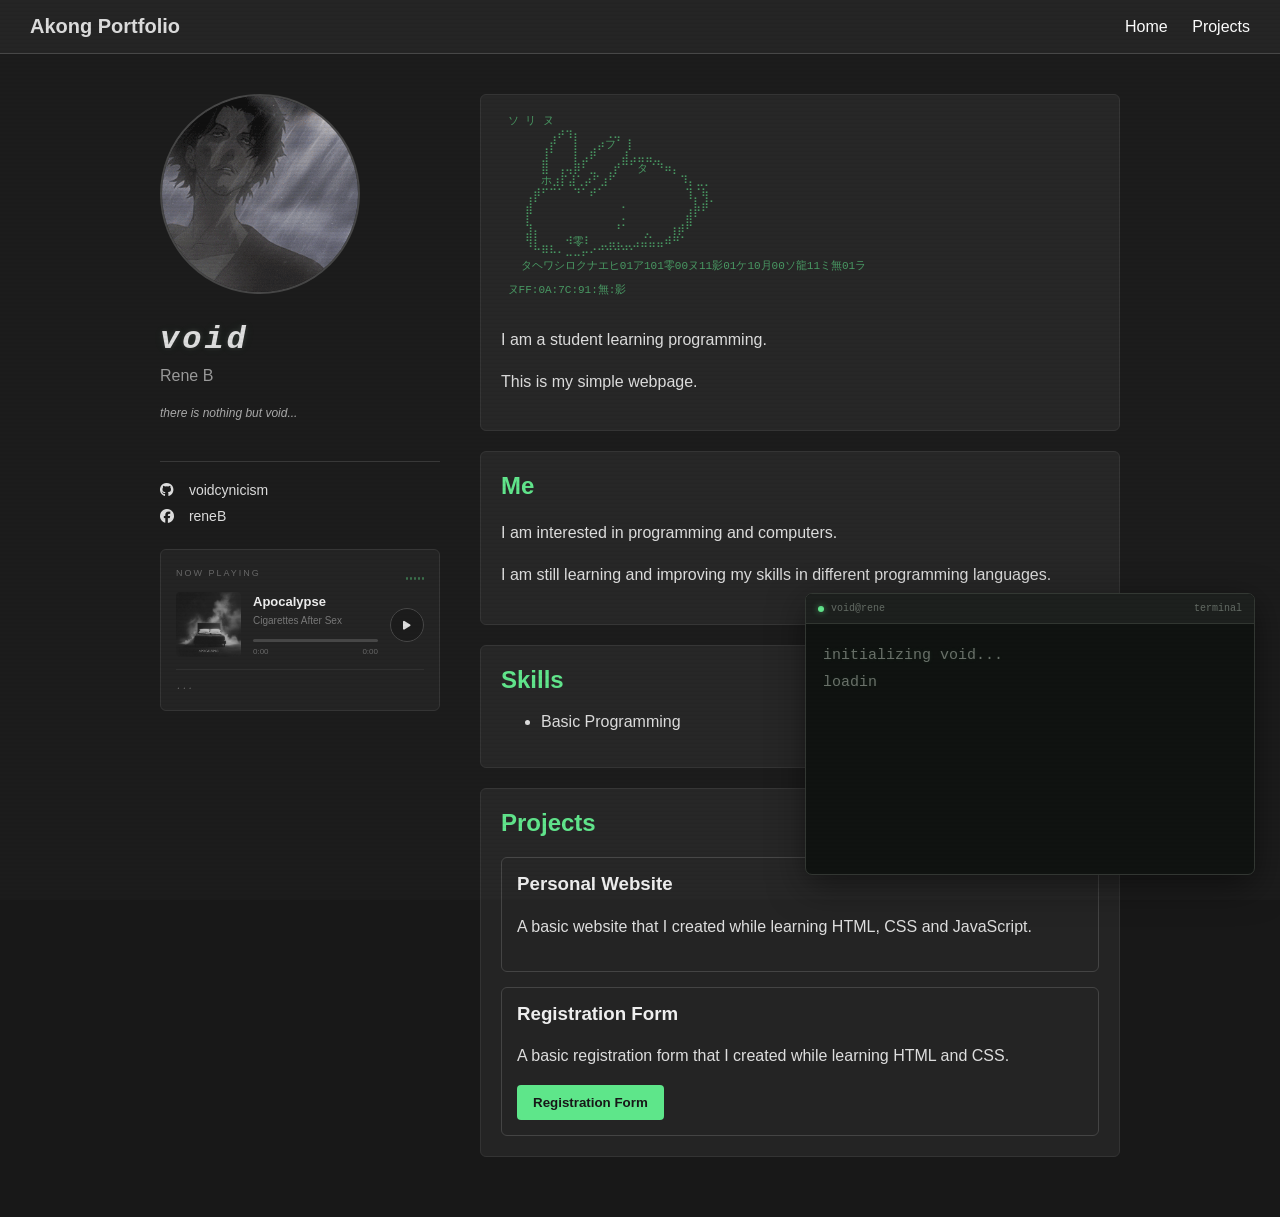
==== index.html @ eaab2271 "Add files via upload" ====
<!DOCTYPE html>
<html>

<head>

    <title>Rene Portfolio</title>

    <meta name="viewport" content="width=device-width, initial-scale=1.0">

    <link rel="stylesheet" href="style.css">

    <!-- Font Awesome -->
    <link rel="stylesheet"
        href="https://cdnjs.cloudflare.com/ajax/libs/font-awesome/6.7.2/css/all.min.css">

</head>


<body>


    <!-- HEADER -->

    <header>

        <h2>Akong Portfolio</h2>

        <nav>

            <a href="#home">Home</a>

            <a href="#projects">Projects</a>

        </nav>

    </header>



    <!-- MAIN -->

    <main class="portfolio">


        <!-- =========================
             LEFT PROFILE
        ========================== -->

        <aside class="profile">


            <!-- PROFILE PICTURE -->

            <div class="profile-picture">

                <img src="1.gif" alt="Profile Picture">

            </div>


<h1 class="void-glitch" data-text="void">
    void
</h1>


            <p class="username">
                Rene B
            </p>


            <p class="bio">
                <i>
                    there is nothing but void...
                </i>
            </p>


            <br>

            <hr>


            <!-- SOCIALS -->

            <div class="socials">


                <a
                    target="_blank"
                    href="https://github.com/voidcynicism">

                    <i class="fa-brands fa-github"></i>

                    voidcynicism

                </a>


                <a
                    target="_blank"
                    href="https://www.facebook.com/">

                    <i class="fa-brands fa-facebook"></i>

                    reneB

                </a>


            </div>



            <!-- =========================
                 MUSIC PLAYER
            ========================== -->

            <section class="music-section">


<div class="now-playing-row">

    <p class="now-playing">
        NOW PLAYING
    </p>

    <div class="visualizer" id="visualizer">
        <span></span>
        <span></span>
        <span></span>
        <span></span>
        <span></span>
    </div>

</div>


                <div class="music-card">


                    <!-- ALBUM -->

                    <img
                        src="cgr.jpg"
                        class="album-cover"
                        id="album-cover"
                        alt="Album Cover">



                    <!-- SONG INFORMATION -->

                    <div class="song-info">


                        <h3 id="song-title">
                            Apocalypse
                        </h3>


                        <p
                            class="artist"
                            id="song-artist">

                            Cigarettes After Sex

                        </p>



                        <!-- PROGRESS BAR -->

                        <div
                            class="progress"
                            id="progress">

                            <div
                                class="progress-bar"
                                id="progress-bar">
                            </div>

                        </div>



                        <!-- TIME -->

                        <div class="song-time">

                            <span id="current-time">
                                0:00
                            </span>

                            <span id="duration">
                                0:00
                            </span>

                        </div>


                    </div>



                    <!-- PLAY -->

                    <button
                        class="play-button"
                        id="play-button"
                        type="button">

                        <i class="fa-solid fa-play"></i>

                    </button>


                </div>


<!-- CURRENT LYRIC -->

<div class="lyric-box">

    <p id="music-lyric">
        loading lyrics...
    </p>

</div>
                <!-- AUDIO -->

                <audio id="music" loop>

                    <source
                        src="apocal.mp3"
                        type="audio/mpeg">

                </audio>


            </section>


        </aside>



        <!-- =========================
             RIGHT CONTENT
        ========================== -->

        <div class="content">


            <!-- HOME -->

            <section id="home">
<div class="ascii-box">
    <pre>
 ソ リ ヌ 
⠀⠀⠀⠀⠀⠀⢀⡴⢲⡄⠀⠀⠀⢀⣀⠀⠀⠀⠀⠀⠀⠀⠀⠀⠀⠀⠀⠀⠀⠀
⠀⠀⠀⠀⠀⢀⡞⠀⠀⡇⠀⢀⡴フ⠁⢸⠀⠀⠀⠀⠀⠀⠀⠀⠀⠀⠀⠀⠀⠀
⠀⠀⠀⠀⠀⣸⠁⠀⠀⡇⣠⠟⠀⠀⠀⣼⣠⣤⣤⣀⠀⠀⠀⠀⠀⠀⠀⠀⠀⠀
⠀⠀⠀⠀⠀⣿⠀⢠⢤⡿⠃⣀⠀⢀⡞⠉⠁タ⠈⠙⠶⡄⠀⠀⠀⠀⠀⠀⠀
⠀⠀⠀⠀⠀ホ⣰⡏⣼⢁⡴⠋⣰⠋⠀⠀⠀⠀⠀⠀⠀⠀⠹⡄⣀⡀⠀⠀⠀⠀
⠀⠀⠀⢀⡾⠋⠉⠁⠀⠙⠁⠞⠁⠀⠀⠀⠀⠀⠀⠀⠀⠀⠀⢹⡈⢷⠀⠀⠀⠀
⠀⠀⠀⣼⠁⠀⠀⠀⠀⠀⠀⠀⠀⠀⠀⠄⠀⠀⠀⠀⠀⠀⠀⢀⣧⡾⠁⠀⠀⠀
⠀⠀⠀⡏⠀⠀⠀⠀⠀⠀⠀⠀⠀⠀⠀⠄⠀⠀⠀⠀⠀⠀⠀⣾⠃⠀⠀⠀⠀⠀
⠀⠀⠀⣹⡄⠀⠀⠀⠀⠀⠀⠀⠀⠀⠘⠁⠀⠀⡀⠀⠀⢰⡾⠋⠀⠀⠀⠀⠀⠀
⠀⠀⠀⢻⡇⣀⡀⠀⠺零⠇⠀⣀⣤⣄⣀⣠⣬⣥⣤⠾⠛⠁⠀⠀⠀⠀⠀⠀⠀
⠀⠀⠀⠀⠉⠛⠓⠂⠤⠤⠖⠊⠉⠉⠉⠉⠁⠀⠀⠀⠀⠀⠀⠀⠀⠀⠀⠀⠀⠀
   タヘワシロクナエヒ01ア101零00ヌ11影01ケ10月00ソ龍11ミ無01ラ

 ヌFF:0A:7C:91:無:影
    </pre>
</div>


                <h3 class="hello">
                    
                </h3>


                <p>
                    I am a student learning programming.
                </p>


                <p>
                    This is my simple webpage.
                </p>


            </section>



            <!-- ABOUT -->

            <section id="about">


                <h2>
                    Me
                </h2>


                <p>
                    I am interested in programming
                    and computers.
                </p>


                <p>
                    I am still learning and improving
                    my skills in different programming
                    languages.
                </p>


            </section>



            <!-- SKILLS -->

            <section id="skills">


                <h2>
                    Skills
                </h2>


                <ul>

                    <li>Basic Programming</li>

                </ul>


            </section>



            <!-- PROJECTS -->

            <section id="projects">


                <h2>
                    Projects
                </h2>



                <div class="project">


                    <h3>
                        Personal Website
                    </h3>


                    <p>
                        A basic website that I created
                        while learning HTML, CSS and
                        JavaScript.
                    </p>


                </div>



                <div class="project">


                    <h3>
                        Registration Form
                    </h3>


                    <p>
                        A basic registration form that
                        I created while learning HTML
                        and CSS.
                    </p>


                    <a
                        target="_blank"
                        href="form.html">

                        <button>
                            Registration Form
                        </button>

                    </a>


                </div>


            </section>


        </div>


    </main>



    <!-- =====================================
         FLOATING TERMINAL
    ====================================== -->

    <section class="terminal-section">


        <!-- TERMINAL HEADER -->

        <div class="terminal-header">


            <div class="terminal-title">

                <span class="terminal-dot"></span>

                <span>
                    void@rene
                </span>

            </div>


            <span>
                terminal
            </span>


        </div>



        <!-- TERMINAL SCREEN -->

        <div
            class="terminal-screen"
            id="terminal-screen">


            <!-- TERMINAL OUTPUT -->

            <div id="terminal-output"></div>



            <!-- TERMINAL INPUT -->

            <div
                class="terminal-input-line"
                id="input-line">


                <span class="terminal-prompt">
                    void@rene:~$
                </span>


                <input
                    type="text"
                    id="terminal-input"
                    autocomplete="off"
                    spellcheck="false">


                <span class="terminal-cursor">
                    █
                </span>


            </div>


        </div>


    </section>



    <!-- JAVASCRIPT -->

    <script src="script.js"></script>


</body>

</html>
---- style.css ----
/* =========================
   WHOLE PAGE
========================= */

* {
    box-sizing: border-box;
}


html {
    scroll-behavior: smooth;
}


body {

    background-color: #181818;

    font-family: Arial, sans-serif;

    margin: 0;

    color: #ddd;
}



/* =========================
   HEADER
========================= */

header {

    background-color: #222;

    border-bottom: 1px solid #444;

    padding: 15px 30px;


    display: flex;

    justify-content: space-between;

    align-items: center;
}


header h2 {

    margin: 0;

    font-size: 20px;
}



/* =========================
   NAV
========================= */

nav a {

    color: white;

    text-decoration: none;

    margin-left: 20px;
}


nav a:hover {

    color: #5ee68a;
}



/* =========================
   MAIN LAYOUT
========================= */

.portfolio {

    display: flex;

    max-width: 1000px;

    margin: 40px auto;

    padding: 0 20px;

    gap: 40px;
}



/* =========================
   LEFT PROFILE
========================= */

.profile {

    width: 280px;

    flex-shrink: 0;
}



/* =========================
   PROFILE PICTURE
========================= */

.profile-picture {

    width: 200px;

    height: 200px;


    border: 2px solid #444;

    border-radius: 50%;


    overflow: hidden;
}


.profile-picture img {

    width: 100%;

    height: 100%;

    object-fit: cover;
}


.profile h1 {

    margin-bottom: 5px;
}


.username {

    color: #999;

    margin-top: 0;
}


.bio {

    color: #aaa;

    font-size: 12px;
}


.profile hr {

    opacity: 0.2;

    border: none;

    border-top: 1px solid #aaa;
}



/* =========================
   SOCIALS
========================= */

.socials {

    margin-top: 20px;

    margin-bottom: 25px;
}


.socials a {

    display: block;


    color: #ddd;

    text-decoration: none;


    margin: 10px 0;

    font-size: 14px;
}


.socials a:hover {

    color: #5ee68a;
}


.socials i {

    width: 25px;
}



/* =========================
   CONTENT
========================= */

.content {

    flex: 1;

    min-width: 0;
}



/* =========================
   CONTENT SECTIONS
========================= */

.content section {

    background-color: #242424;


    padding: 20px;

    margin-bottom: 20px;


    border: 1px solid #333;

    border-radius: 6px;
}


.content section h2 {

    color: #5ee68a;

    margin-top: 0;
}


.hello {

    color: #ff6868;

    margin-top: 0;
}


p {

    line-height: 1.6;
}


li {

    margin: 7px 0;
}



/* =========================
   PROJECT
========================= */

.project {

    border: 1px solid #444;

    border-radius: 6px;


    padding: 15px;

    margin-top: 15px;
}


.project h3 {

    margin-top: 0;

    color: #eee;
}



/* =========================
   PROJECT BUTTON
========================= */

.project button {

    background-color: #5ee68a;

    color: #181818;


    border: none;

    border-radius: 4px;


    padding: 10px 16px;


    font-weight: bold;

    cursor: pointer;
}


.project button:hover {

    background-color: white;
}



/* =====================================
   MUSIC PLAYER
===================================== */

.music-section {

    margin-top: 20px;

    padding: 15px;


    background-color: #202020;


    border: 1px solid #333;

    border-radius: 6px;
}



/* NOW PLAYING */

.now-playing {

    color: #666;


    font-size: 9px;

    letter-spacing: 2px;


    margin-top: 0;

    margin-bottom: 12px;
}



/* MUSIC ROW */

.music-card {

    display: flex;

    align-items: center;

    gap: 12px;
}



/* ALBUM COVER */

.album-cover {

    width: 65px;

    height: 65px;


    object-fit: cover;


    border-radius: 4px;


    filter:
        grayscale(30%)
        brightness(0.8);


    transition: 0.3s;
}


.music-section:hover .album-cover {

    filter:
        grayscale(0%)
        brightness(1);
}



/* SONG INFO */

.song-info {

    flex: 1;

    min-width: 0;
}


.song-info h3 {

    margin: 0 0 4px 0;


    color: #eee;

    font-size: 13px;


    white-space: nowrap;

    overflow: hidden;

    text-overflow: ellipsis;
}


.artist {

    color: #777;


    font-size: 10px;


    margin: 0 0 10px 0;


    white-space: nowrap;

    overflow: hidden;

    text-overflow: ellipsis;
}



/* =========================
   PROGRESS
========================= */

.progress {

    width: 100%;

    height: 3px;


    background-color: #444;


    border-radius: 10px;

    overflow: hidden;


    cursor: pointer;
}


.progress-bar {

    width: 0%;

    height: 100%;


    background-color: #5ee68a;


    border-radius: 10px;
}



/* =========================
   SONG TIME
========================= */

.song-time {

    display: flex;

    justify-content: space-between;


    margin-top: 5px;


    color: #666;

    font-size: 8px;
}



/* =========================
   PLAY BUTTON
========================= */

.play-button {

    width: 34px;

    height: 34px;


    padding: 0;


    border: 1px solid #444;

    border-radius: 50%;


    background-color: #181818;

    color: #ddd;


    cursor: pointer;


    display: flex;

    justify-content: center;

    align-items: center;


    flex-shrink: 0;


    font-size: 10px;
}


.play-button:hover {

    background-color: #5ee68a;

    color: #181818;

    border-color: #5ee68a;
}



/* =====================================
   FLOATING TERMINAL
===================================== */

.terminal-section {

    /*
        THIS MAKES IT FLOAT.

        It stays in the same place
        even when the page scrolls.
    */

    position: fixed;


    right: 25px;

    bottom: 25px;


    width: 450px;


    padding: 0;


    background-color: #0c0f0d;


    border: 1px solid #303530;

    border-radius: 7px;


    overflow: hidden;


    z-index: 1000;


    box-shadow:
        0 10px 35px
        rgba(0, 0, 0, 0.55);
}



/* =====================================
   TERMINAL HEADER
===================================== */

.terminal-header {

    background-color: #191c1a;


    padding: 9px 12px;


    border-bottom: 1px solid #303530;


    display: flex;

    justify-content: space-between;

    align-items: center;


    font-family:
        "Courier New",
        monospace;


    font-size: 10px;


    color: #626a63;
}



/* LEFT TERMINAL TITLE */

.terminal-title {

    display: flex;

    align-items: center;

    gap: 7px;
}



/* SMALL GREEN STATUS DOT */

.terminal-dot {

    width: 6px;

    height: 6px;


    background-color: #5ee68a;


    border-radius: 50%;


    box-shadow:
        0 0 6px
        rgba(94, 230, 138, 0.6);
}

.ascii-box {
    color: #5ee68a;
    opacity: 0.6;
    overflow-x: auto;
}

.ascii-box pre {
    font-family: "Courier New", monospace;
    font-size: 11px;
    line-height: 1.1;
    margin: 0;
}

/* =====================================
   TERMINAL SCREEN
===================================== */

.terminal-screen {

    padding: 17px;


    height: 250px;


    overflow-y: auto;


    font-family:
        "Courier New",
        monospace;


    font-size: 15px;


    color: #a8b5a8;


    cursor: text;


    text-shadow:
        0 0 5px
        rgba(94, 230, 138, 0.10);
}



/* =====================================
   TERMINAL LINES
===================================== */

.terminal-line {

    margin: 4px 0;


    line-height: 1.5;


    font-family:
        "Courier New",
        monospace;


    word-break: break-word;
}



/* PROMPT */

.terminal-prompt {

    color: #5ee68a;

    white-space: nowrap;
}



/* SYSTEM TEXT */

.system-text {

    color: #687068;
}



/* QUOTE */

.quote-text {

    color: #abb5ad;

    font-style: italic;


    margin-left: 8px;
}



/* ERRORS */

.error-text {

    color: #d16464;
}



/* MUSIC LIST */

.music-list {

    color: #8c998e;

    margin-left: 8px;
}



/* =====================================
   TERMINAL INPUT
===================================== */

.terminal-input-line {

    display: flex;

    align-items: center;


    margin-top: 7px;


    font-family:
        "Courier New",
        monospace;
}


#terminal-input {

    flex: 1;

    min-width: 0;


    margin-left: 7px;


    padding: 0;


    border: none;

    outline: none;


    background: transparent;


    color: #ddd;


    font-family:
        "Courier New",
        monospace;


    font-size: 12px;


    /* hide normal cursor */

    caret-color: transparent;
}



/* =====================================
   BLINKING CURSOR
===================================== */

.terminal-cursor {

    color: #5ee68a;


    font-size: 12px;


    animation:
        blinkCursor
        0.8s
        steps(1)
        infinite;
}


@keyframes blinkCursor {

    0%,
    45% {

        opacity: 1;
    }


    46%,
    100% {

        opacity: 0;
    }

}



/* =====================================
   TERMINAL SCROLLBAR
===================================== */

.terminal-screen::-webkit-scrollbar {

    width: 5px;
}


.terminal-screen::-webkit-scrollbar-track {

    background-color: #101210;
}


.terminal-screen::-webkit-scrollbar-thumb {

    background-color: #333;

    border-radius: 10px;
}


.terminal-screen::-webkit-scrollbar-thumb:hover {

    background-color: #444;
}



/* =====================================
   MOBILE
===================================== */

@media (max-width: 700px) {


    header {

        padding: 15px 20px;
    }


    header h2 {

        font-size: 17px;
    }


    nav a {

        margin-left: 10px;

        font-size: 13px;
    }



    /* MAIN */

    .portfolio {

        flex-direction: column;


        margin-top: 25px;


        padding: 0 15px;


        gap: 25px;
    }



    /* PROFILE */

    .profile {

        width: 100%;
    }


    .profile-picture {

        width: 150px;

        height: 150px;
    }



    /* TERMINAL */

    .terminal-section {

        right: 10px;

        bottom: 10px;


        width: calc(100% - 20px);
    }


    .terminal-screen {

        height: 180px;

        font-size: 11px;
    }


    #terminal-input {

        font-size: 11px;
    }


    .terminal-cursor {

        font-size: 11px;
    }

}
/* =========================
   CRT SCREEN EFFECT
========================= */

/* scanlines */
body::before {
    content: "";

    position: fixed;
    top: 0;
    left: 0;

    width: 100%;
    height: 100%;

    pointer-events: none;

    z-index: 9999;

    background: repeating-linear-gradient(
        to bottom,
        rgba(0, 0, 0, 0) 0px,
        rgba(0, 0, 0, 0) 2px,
        rgba(0, 0, 0, 0.10) 3px,
        rgba(0, 0, 0, 0.10) 4px
    );

    opacity: 0.35;
}


/* very subtle screen flicker */
body::after {
    content: "";

    position: fixed;
    top: 0;
    left: 0;

    width: 100%;
    height: 100%;

    pointer-events: none;

    z-index: 9998;

    background: rgba(255, 255, 255, 0.015);

    animation: crtFlicker 0.15s infinite;
}


@keyframes crtFlicker {

    0% {
        opacity: 0.08;
    }

    50% {
        opacity: 0.02;
    }

    100% {
        opacity: 0.06;
    }
}
/* =========================
   VOID GLITCH TITLE
========================= */

.void-glitch {
    position: relative;
    display: inline-block;

    margin-bottom: 5px;

    font-family: "Courier New", monospace;
    font-size: 32px;
    font-style: italic;
    font-weight: bold;

    letter-spacing: 3px;

    color: #ddd;

    text-shadow:
        0 0 5px rgba(255, 255, 255, 0.12),
        0 0 12px rgba(94, 230, 138, 0.08);

    animation: voidMainGlitch 4s infinite;
}


/* glitch copies */

.void-glitch::before,
.void-glitch::after {
    content: attr(data-text);

    position: absolute;

    top: 0;
    left: 0;

    width: 100%;
    height: 100%;

    pointer-events: none;

    opacity: 0;
}


/* green copy */

.void-glitch::before {
    color: #5ee68a;

    text-shadow:
        -2px 0 #5ee68a;

    animation: voidGreenGlitch 4s infinite;
}


/* red copy */

.void-glitch::after {
    color: #ff6868;

    text-shadow:
        2px 0 #ff6868;

    animation: voidRedGlitch 4s infinite;
}


/* =========================
   MAIN MOVEMENT
========================= */

@keyframes voidMainGlitch {

    0%,
    88%,
    91%,
    94%,
    100% {
        transform: translate(0);
    }

    89% {
        transform: translate(-2px, 0);
    }

    90% {
        transform: translate(2px, 1px);
    }

    92% {
        transform: translate(1px, -1px);
    }

    93% {
        transform: translate(-1px, 1px);
    }
}


/* =========================
   GREEN GLITCH
========================= */

@keyframes voidGreenGlitch {

    0%,
    88%,
    94%,
    100% {
        opacity: 0;
        transform: translate(0);
        clip-path: inset(0 0 0 0);
    }

    89% {
        opacity: 0.7;

        transform: translate(-3px, 0);

        clip-path: inset(
            10% 0 60% 0
        );
    }

    90% {
        opacity: 0.5;

        transform: translate(2px, 0);

        clip-path: inset(
            55% 0 15% 0
        );
    }

    92% {
        opacity: 0.7;

        transform: translate(-2px, 1px);

        clip-path: inset(
            30% 0 35% 0
        );
    }

    93% {
        opacity: 0.3;

        transform: translate(1px, 0);

        clip-path: inset(
            70% 0 5% 0
        );
    }
}


/* =========================
   RED GLITCH
========================= */

@keyframes voidRedGlitch {

    0%,
    88%,
    94%,
    100% {
        opacity: 0;
        transform: translate(0);
        clip-path: inset(0 0 0 0);
    }

    89% {
        opacity: 0.5;

        transform: translate(3px, 1px);

        clip-path: inset(
            65% 0 10% 0
        );
    }

    90% {
        opacity: 0.7;

        transform: translate(-2px, 0);

        clip-path: inset(
            20% 0 50% 0
        );
    }

    92% {
        opacity: 0.4;

        transform: translate(3px, -1px);

        clip-path: inset(
            45% 0 25% 0
        );
    }

    93% {
        opacity: 0.6;

        transform: translate(-1px, 0);

        clip-path: inset(
            5% 0 75% 0
        );
    }
}


/* =========================
   HOVER
========================= */

.void-glitch:hover {
    color: #5ee68a;

    text-shadow:
        0 0 5px rgba(94, 230, 138, 0.5),
        0 0 15px rgba(94, 230, 138, 0.25);

    cursor: default;
}
/* =========================
   MUSIC VISUALIZER
========================= */

.now-playing-row {
    display: flex;
    align-items: center;
    justify-content: space-between;

    margin-bottom: 12px;
}


.now-playing-row .now-playing {
    margin: 0;
}


.visualizer {
    height: 15px;

    display: flex;
    align-items: flex-end;

    gap: 2px;
}


.visualizer span {
    width: 2px;
    height: 3px;

    background-color: #5ee68a;

    border-radius: 2px;

    opacity: 0.4;
}


/* animate only while music is playing */

.visualizer.playing span {
    opacity: 0.8;

    animation: musicBar 0.7s ease-in-out infinite alternate;
}


.visualizer.playing span:nth-child(1) {
    animation-duration: 0.45s;
}


.visualizer.playing span:nth-child(2) {
    animation-duration: 0.7s;
}


.visualizer.playing span:nth-child(3) {
    animation-duration: 0.55s;
}


.visualizer.playing span:nth-child(4) {
    animation-duration: 0.8s;
}


.visualizer.playing span:nth-child(5) {
    animation-duration: 0.6s;
}


@keyframes musicBar {

    from {
        height: 3px;
    }

    to {
        height: 14px;
    }

}
/* =========================
   MUSIC LYRICS
========================= */

/* =========================
   LYRICS
========================= */

.lyric-box {

    margin-top: 12px;

    padding-top: 10px;

    border-top:
        1px solid
        rgba(255, 255, 255, 0.06);

    overflow: hidden;
}


#music-lyric {

    margin: 0;

    color: #666;

    font-family:
        "Courier New",
        monospace;

    font-size: 9px;

    font-style: italic;

    letter-spacing: 0.5px;

    white-space: nowrap;

    overflow: hidden;

    text-overflow: ellipsis;
}


.lyric-change {

    animation:
        lyricFade
        0.4s ease;
}


@keyframes lyricFade {

    from {

        opacity: 0;

        transform:
            translateY(3px);
    }


    to {

        opacity: 1;

        transform:
            translateY(0);
    }

}
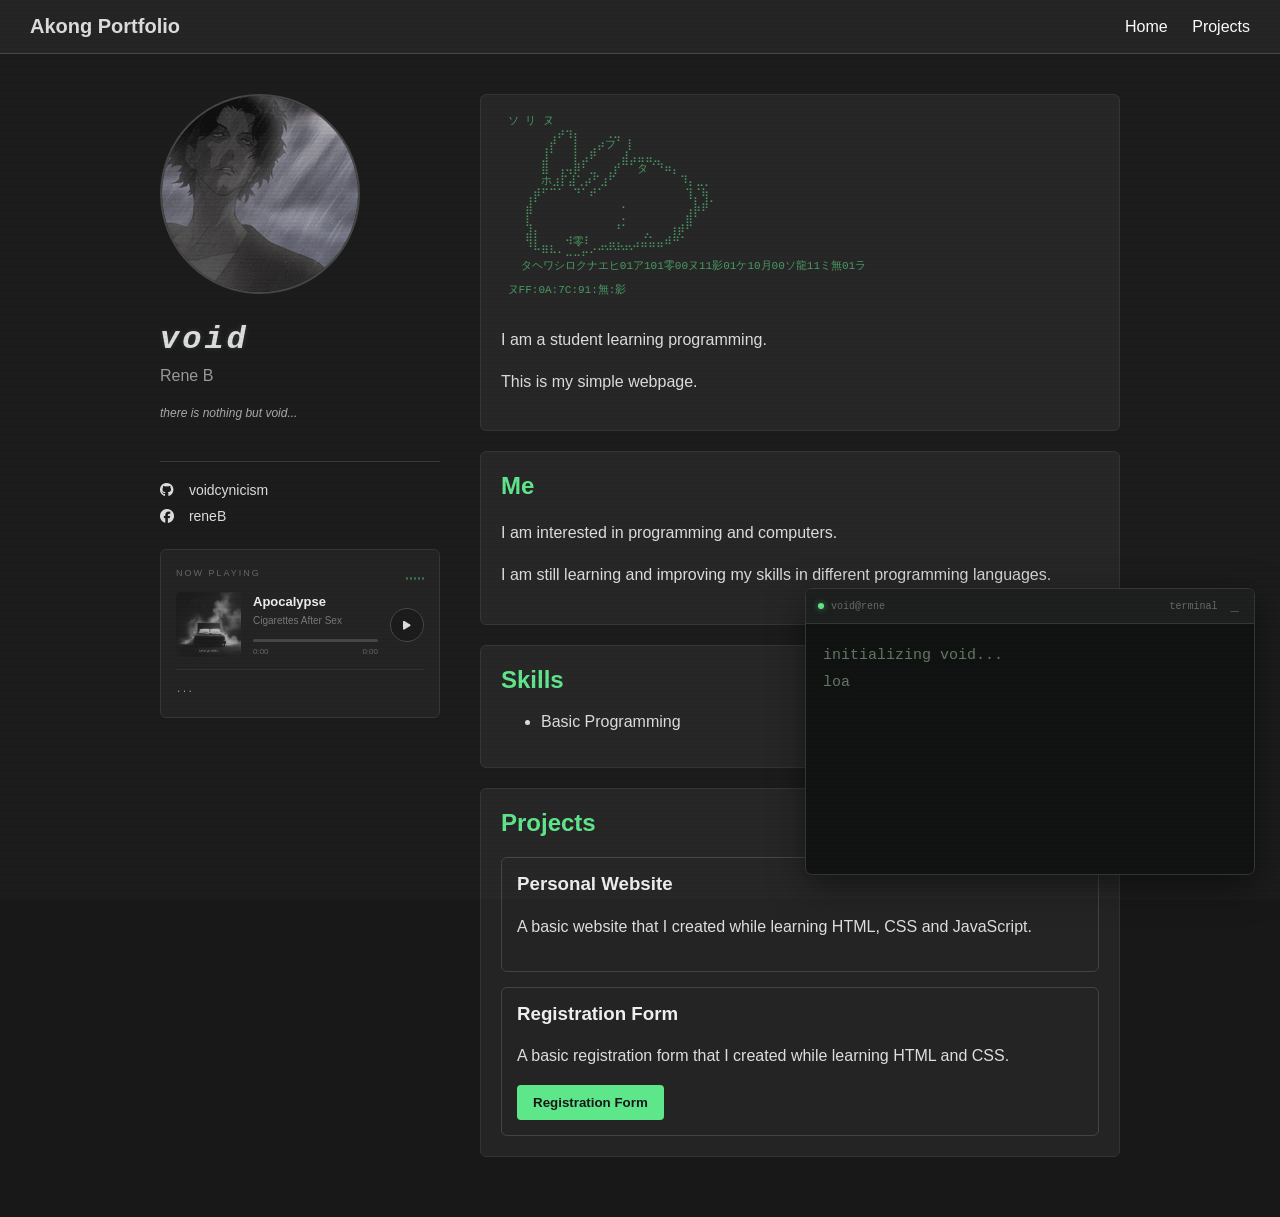
==== commit 28e044a9: "Add files via upload" ====
--- a/index.html
+++ b/index.html
@@ -221,9 +221,23 @@
 
 <div class="lyric-box">
 
-    <p id="music-lyric">
-        loading lyrics...
+    <p
+        class="lyric previous-lyric"
+        id="previous-lyric">
     </p>
+
+    <p
+        class="lyric current-lyric"
+        id="music-lyric">
+        ...
+    </p>
+
+    <p
+        class="lyric next-lyric"
+        id="next-lyric">
+    </p>
+
+</div>
 
 </div>
                 <!-- AUDIO -->
@@ -420,27 +434,35 @@
 
         <!-- TERMINAL HEADER -->
 
-        <div class="terminal-header">
-
-
-            <div class="terminal-title">
-
-                <span class="terminal-dot"></span>
-
-                <span>
-                    void@rene
-                </span>
-
-            </div>
-
-
-            <span>
-                terminal
-            </span>
-
-
-        </div>
-
+<div class="terminal-header">
+
+    <div class="terminal-title">
+
+        <span class="terminal-dot"></span>
+
+        <span>
+            void@rene
+        </span>
+
+    </div>
+
+
+    <div class="terminal-controls">
+
+        <span>
+            terminal
+        </span>
+
+        <button
+            id="terminal-minimize"
+            class="terminal-minimize"
+            type="button">
+            _
+        </button>
+
+    </div>
+
+</div>
 
 
         <!-- TERMINAL SCREEN -->
--- a/style.css
+++ b/style.css
@@ -1431,70 +1431,136 @@
 /* =========================
    LYRICS
 ========================= */
+/* =========================
+   3 LINE LYRICS
+========================= */
 
 .lyric-box {
-
     margin-top: 12px;
 
     padding-top: 10px;
 
-    border-top:
-        1px solid
+    border-top: 1px solid
         rgba(255, 255, 255, 0.06);
 
+    font-family: "Courier New", monospace;
+
     overflow: hidden;
 }
 
 
-#music-lyric {
-
-    margin: 0;
-
-    color: #666;
-
-    font-family:
-        "Courier New",
-        monospace;
+.lyric {
+    margin: 4px 0;
 
     font-size: 9px;
 
-    font-style: italic;
-
-    letter-spacing: 0.5px;
-
-    white-space: nowrap;
-
-    overflow: hidden;
-
-    text-overflow: ellipsis;
-}
-
+    line-height: 1.5;
+
+    letter-spacing: 0.4px;
+
+    white-space: normal;
+
+    overflow-wrap: break-word;
+
+    transition: 0.3s;
+}
+
+
+/* PREVIOUS */
+
+.previous-lyric {
+    color: #444;
+
+    font-size: 8px;
+
+    opacity: 0.6;
+}
+
+
+/* CURRENT */
+
+.current-lyric {
+    color: #aaa;
+
+    font-size: 9px;
+
+    opacity: 1;
+}
+
+
+/* NEXT */
+
+.next-lyric {
+    color: #555;
+
+    font-size: 8px;
+
+    opacity: 0.7;
+}
+
+
+/* NEW LYRIC ANIMATION */
 
 .lyric-change {
-
-    animation:
-        lyricFade
-        0.4s ease;
-}
-
-
-@keyframes lyricFade {
+    animation: lyricSlide 0.4s ease;
+}
+
+
+@keyframes lyricSlide {
 
     from {
-
         opacity: 0;
 
-        transform:
-            translateY(3px);
+        transform: translateY(4px);
+
+        filter: blur(1px);
     }
 
 
     to {
-
         opacity: 1;
 
-        transform:
-            translateY(0);
-    }
-
+        transform: translateY(0);
+
+        filter: blur(0);
+    }
+
+}
+
+/* TERMINAL CONTROLS */
+
+.terminal-controls {
+    display: flex;
+    align-items: center;
+    gap: 10px;
+}
+
+
+.terminal-minimize {
+    background: transparent;
+
+    border: none;
+
+    color: #626a63;
+
+    font-family: "Courier New", monospace;
+
+    font-size: 14px;
+
+    cursor: pointer;
+
+    padding: 0 3px;
+}
+
+
+.terminal-minimize:hover {
+    color: #5ee68a;
+}
+
+
+/* MINIMIZED TERMINAL */
+
+.terminal-section.minimized
+.terminal-screen {
+    display: none;
 }
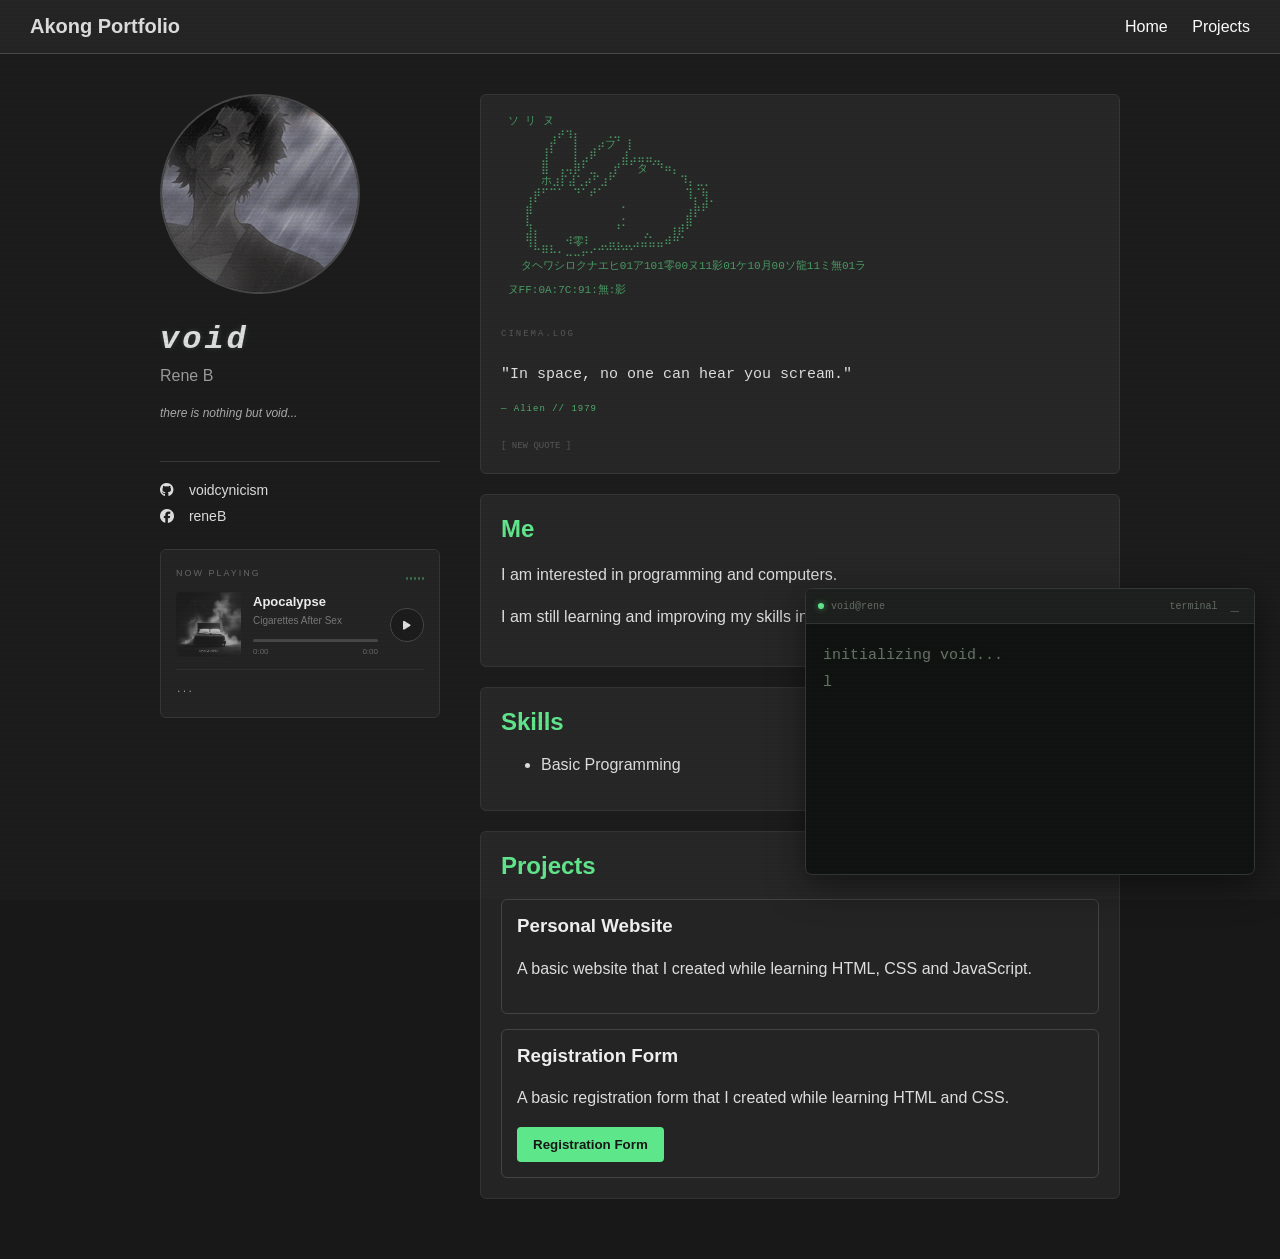
==== commit ff331fb2: "Add files via upload" ====
--- a/index.html
+++ b/index.html
@@ -294,14 +294,32 @@
                 </h3>
 
 
-                <p>
-                    I am a student learning programming.
-                </p>
-
-
-                <p>
-                    This is my simple webpage.
-                </p>
+<div class="movie-quote">
+
+    <p class="quote-label">
+        CINEMA.LOG
+    </p>
+
+    <p
+        class="movie-quote-text"
+        id="movie-quote-text">
+    </p>
+
+    <p
+        class="movie-info"
+        id="movie-info">
+    </p>
+
+    <button
+        class="new-quote"
+        id="new-quote"
+        type="button">
+
+        [ NEW QUOTE ]
+
+    </button>
+
+</div>
 
 
             </section>
--- a/style.css
+++ b/style.css
@@ -1452,7 +1452,7 @@
 .lyric {
     margin: 4px 0;
 
-    font-size: 9px;
+    font-size: 12px;
 
     line-height: 1.5;
 
@@ -1563,4 +1563,544 @@
 .terminal-section.minimized
 .terminal-screen {
     display: none;
+}
+/* =========================
+   MOVIE QUOTES
+========================= */
+
+.movie-quote {
+    font-family:
+        "Courier New",
+        monospace;
+}
+
+
+.quote-label {
+    margin: 0 0 20px 0;
+
+    color: #555;
+
+    font-size: 9px;
+
+    letter-spacing: 2px;
+}
+
+
+.movie-quote-text {
+    color: #ddd;
+
+    font-size: 15px;
+
+    line-height: 1.7;
+
+    margin-bottom: 15px;
+}
+
+
+.movie-info {
+    color: #5ee68a;
+
+    font-size: 9px;
+
+    letter-spacing: 1px;
+
+    opacity: 0.7;
+}
+
+
+.new-quote {
+    margin-top: 15px;
+
+    padding: 0;
+
+    background: transparent;
+
+    border: none;
+
+    color: #555;
+
+    font-family:
+        "Courier New",
+        monospace;
+
+    font-size: 9px;
+
+    cursor: pointer;
+}
+
+
+.new-quote:hover {
+    color: #5ee68a;
+}
+.movie-info {
+    color: #5ee68a;
+
+    font-size: 9px;
+
+    letter-spacing: 1px;
+
+    opacity: 0;
+
+    transform: translateY(4px);
+
+    transition:
+        opacity 0.4s ease,
+        transform 0.4s ease;
+}
+
+
+.movie-info-show {
+    opacity: 0.7;
+
+    transform: translateY(0);
+}
+
+/* =========================================
+   SECRET VOID EVENTS
+========================================= */
+
+
+/* ---------- COMMON WARNING ---------- */
+
+.void-warning {
+    position: fixed;
+
+    top: 50%;
+    left: 50%;
+
+    transform:
+        translate(-50%, -50%);
+
+    z-index: 999999;
+
+    color: #ff6868;
+
+    font-family:
+        "Courier New",
+        monospace;
+
+    font-size: 18px;
+
+    font-weight: bold;
+
+    letter-spacing: 4px;
+
+    text-align: center;
+
+    pointer-events: none;
+
+    text-shadow:
+        -3px 0 #5ee68a,
+        3px 0 #ff6868;
+
+    animation:
+        voidWarningGlitch
+        0.12s
+        infinite;
+}
+
+
+@keyframes voidWarningGlitch {
+
+    0% {
+        transform:
+            translate(-50%, -50%);
+    }
+
+    25% {
+        transform:
+            translate(
+                calc(-50% - 4px),
+                calc(-50% + 2px)
+            );
+    }
+
+    50% {
+        transform:
+            translate(
+                calc(-50% + 4px),
+                calc(-50% - 2px)
+            );
+    }
+
+    75% {
+        transform:
+            translate(
+                calc(-50% - 2px),
+                calc(-50% - 3px)
+            );
+    }
+
+    100% {
+        transform:
+            translate(-50%, -50%);
+    }
+
+}
+
+
+/* =========================================
+   #1 SIGNAL LOST
+========================================= */
+
+.void-event {
+    animation:
+        voidShake
+        0.1s
+        infinite;
+}
+
+
+.void-event main,
+.void-event header,
+.void-event .terminal-section {
+
+    animation:
+        voidRGB
+        0.12s
+        infinite;
+}
+
+
+@keyframes voidShake {
+
+    0% {
+        transform: translate(0);
+    }
+
+    25% {
+        transform:
+            translate(-3px, 2px);
+    }
+
+    50% {
+        transform:
+            translate(3px, -2px);
+    }
+
+    75% {
+        transform:
+            translate(-2px, -1px);
+    }
+
+    100% {
+        transform:
+            translate(2px, 1px);
+    }
+
+}
+
+
+@keyframes voidRGB {
+
+    0% {
+        filter:
+            contrast(1.2);
+
+        text-shadow:
+            -2px 0 #ff6868,
+            2px 0 #5ee68a;
+    }
+
+    50% {
+        filter:
+            contrast(1.8)
+            brightness(0.7);
+
+        text-shadow:
+            4px 0 #ff6868,
+            -4px 0 #5ee68a;
+    }
+
+    100% {
+        filter:
+            contrast(1.2);
+
+        text-shadow:
+            -2px 0 #ff6868,
+            2px 0 #5ee68a;
+    }
+
+}
+
+
+/* =========================================
+   #2 CORRUPTION
+========================================= */
+
+.void-corruption {
+    animation:
+        corruptionShake
+        0.07s
+        infinite;
+}
+
+
+.void-corruption main,
+.void-corruption header,
+.void-corruption .terminal-section {
+
+    animation:
+        corruptionVisual
+        0.15s
+        infinite;
+}
+
+
+@keyframes corruptionShake {
+
+    0% {
+        transform:
+            translate(-5px, 0);
+    }
+
+    25% {
+        transform:
+            translate(4px, 3px);
+    }
+
+    50% {
+        transform:
+            translate(-2px, -4px);
+    }
+
+    75% {
+        transform:
+            translate(5px, -1px);
+    }
+
+    100% {
+        transform:
+            translate(0);
+    }
+
+}
+
+
+@keyframes corruptionVisual {
+
+    0% {
+        filter:
+            contrast(2)
+            brightness(0.5);
+    }
+
+    50% {
+        filter:
+            contrast(3)
+            brightness(1.2)
+            hue-rotate(30deg);
+    }
+
+    100% {
+        filter:
+            contrast(1.5)
+            brightness(0.7);
+    }
+
+}
+
+
+/* =========================================
+   #3 BLACKOUT
+========================================= */
+
+.void-blackout {
+
+    position: fixed;
+
+    inset: 0;
+
+    z-index: 9999999;
+
+    display: flex;
+
+    align-items: center;
+
+    justify-content: center;
+
+    background: #000;
+
+    color: #888;
+
+    font-family:
+        "Courier New",
+        monospace;
+
+    font-size: 16px;
+
+    letter-spacing: 5px;
+
+    text-align: center;
+
+    opacity: 1;
+
+    transition:
+        opacity 0.25s;
+}
+
+
+.void-blackout #blackout-message {
+
+    animation:
+        blackoutFlicker
+        0.15s
+        infinite;
+}
+
+
+.void-blackout.blackout-end {
+    opacity: 0;
+}
+
+
+@keyframes blackoutFlicker {
+
+    0% {
+        opacity: 1;
+    }
+
+    50% {
+        opacity: 0.35;
+    }
+
+    100% {
+        opacity: 0.8;
+    }
+
+}
+
+
+/* =========================================
+   #4 FAKE CRASH
+========================================= */
+
+.void-crash {
+
+    animation:
+        crashShake
+        0.05s
+        infinite;
+}
+
+
+.void-crash main,
+.void-crash header,
+.void-crash .terminal-section {
+
+    filter:
+        grayscale(1)
+        contrast(2)
+        brightness(0.5);
+}
+
+
+@keyframes crashShake {
+
+    0% {
+        transform:
+            translate(-7px, 0);
+    }
+
+    25% {
+        transform:
+            translate(6px, -3px);
+    }
+
+    50% {
+        transform:
+            translate(-4px, 4px);
+    }
+
+    75% {
+        transform:
+            translate(7px, 2px);
+    }
+
+    100% {
+        transform:
+            translate(0);
+    }
+
+}
+
+
+/* =========================================
+   #5 IT REMEMBERS
+========================================= */
+
+.void-remember {
+
+    position: fixed;
+
+    inset: 0;
+
+    z-index: 9999999;
+
+    display: flex;
+
+    align-items: center;
+
+    justify-content: center;
+
+    background:
+        rgba(0, 0, 0, 0.98);
+
+    opacity: 0;
+
+    transition:
+        opacity 0.5s;
+
+    pointer-events: none;
+}
+
+
+.void-remember.remember-visible {
+    opacity: 1;
+}
+
+
+.remember-text {
+
+    color: #555;
+
+    font-family:
+        "Courier New",
+        monospace;
+
+    font-size: 15px;
+
+    letter-spacing: 7px;
+
+    text-align: center;
+
+    animation:
+        rememberFlicker
+        0.4s
+        infinite;
+}
+
+
+@keyframes rememberFlicker {
+
+    0% {
+        opacity: 0.3;
+    }
+
+    30% {
+        opacity: 1;
+    }
+
+    32% {
+        opacity: 0;
+    }
+
+    40% {
+        opacity: 0.8;
+    }
+
+    100% {
+        opacity: 0.5;
+    }
+
 }
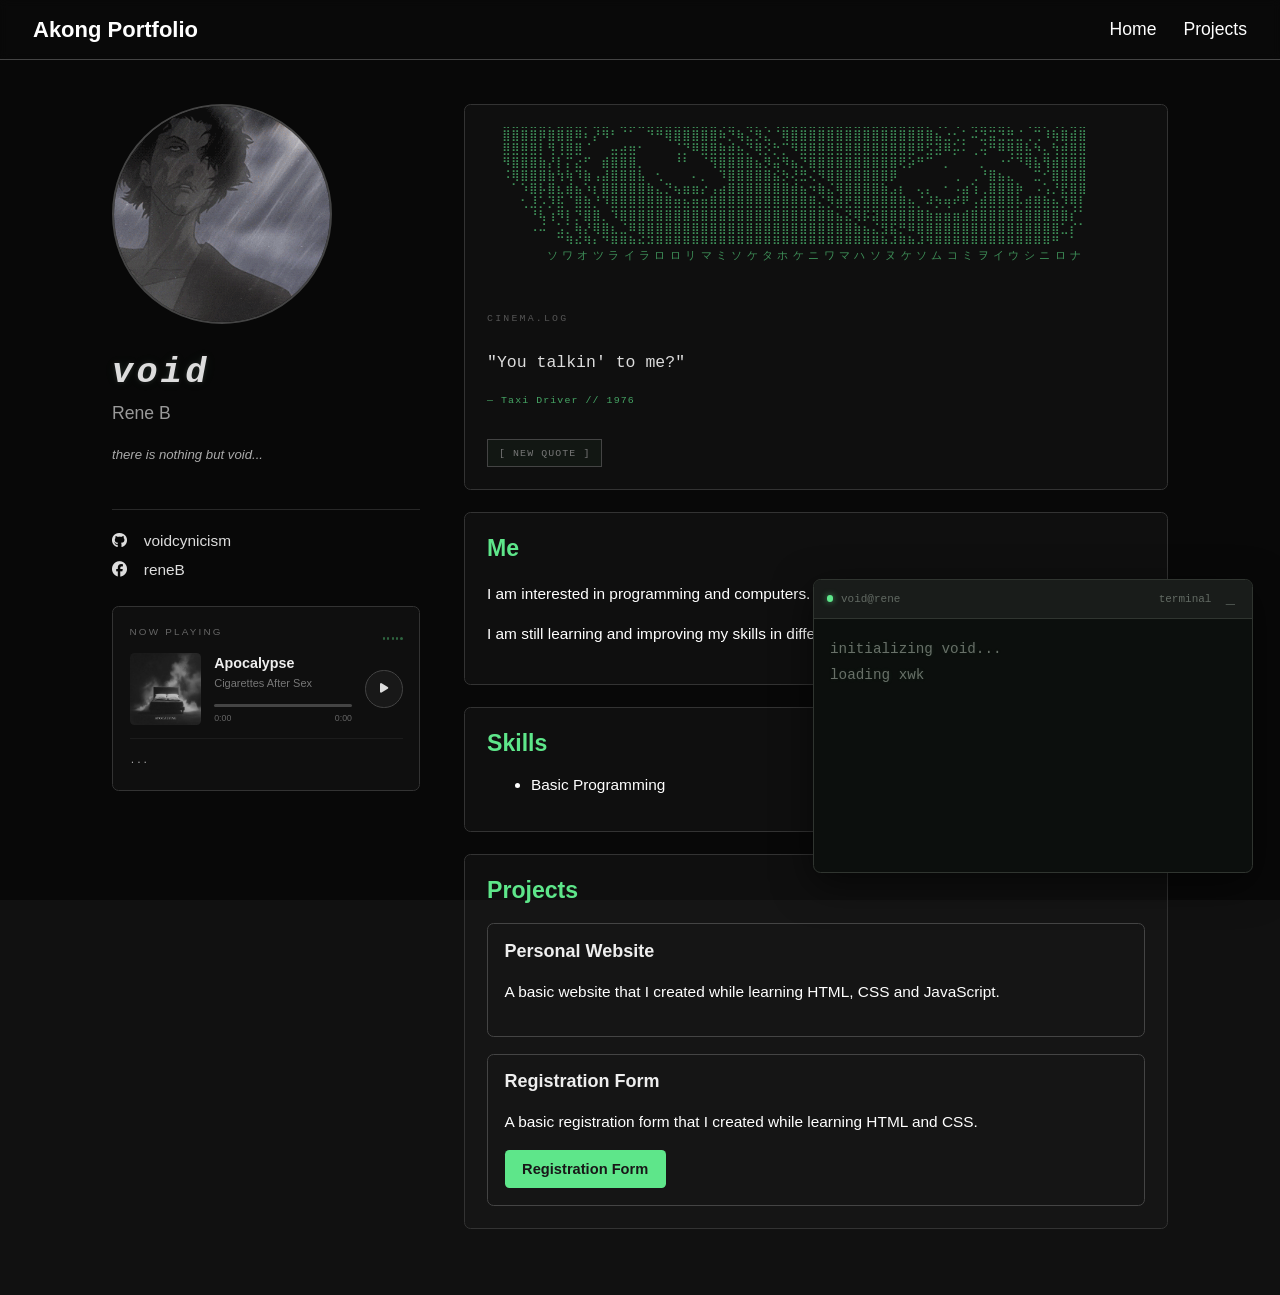
==== commit b22d4e35: "Add files via upload" ====
--- a/index.html
+++ b/index.html
@@ -242,7 +242,7 @@
 </div>
                 <!-- AUDIO -->
 
-                <audio id="music" loop>
+                <audio id="music" loop autoplay>
 
                     <source
                         src="apocal.mp3"
@@ -268,23 +268,19 @@
             <!-- HOME -->
 
             <section id="home">
+    
 <div class="ascii-box">
     <pre>
- ソ リ ヌ 
-⠀⠀⠀⠀⠀⠀⢀⡴⢲⡄⠀⠀⠀⢀⣀⠀⠀⠀⠀⠀⠀⠀⠀⠀⠀⠀⠀⠀⠀⠀
-⠀⠀⠀⠀⠀⢀⡞⠀⠀⡇⠀⢀⡴フ⠁⢸⠀⠀⠀⠀⠀⠀⠀⠀⠀⠀⠀⠀⠀⠀
-⠀⠀⠀⠀⠀⣸⠁⠀⠀⡇⣠⠟⠀⠀⠀⣼⣠⣤⣤⣀⠀⠀⠀⠀⠀⠀⠀⠀⠀⠀
-⠀⠀⠀⠀⠀⣿⠀⢠⢤⡿⠃⣀⠀⢀⡞⠉⠁タ⠈⠙⠶⡄⠀⠀⠀⠀⠀⠀⠀
-⠀⠀⠀⠀⠀ホ⣰⡏⣼⢁⡴⠋⣰⠋⠀⠀⠀⠀⠀⠀⠀⠀⠹⡄⣀⡀⠀⠀⠀⠀
-⠀⠀⠀⢀⡾⠋⠉⠁⠀⠙⠁⠞⠁⠀⠀⠀⠀⠀⠀⠀⠀⠀⠀⢹⡈⢷⠀⠀⠀⠀
-⠀⠀⠀⣼⠁⠀⠀⠀⠀⠀⠀⠀⠀⠀⠀⠄⠀⠀⠀⠀⠀⠀⠀⢀⣧⡾⠁⠀⠀⠀
-⠀⠀⠀⡏⠀⠀⠀⠀⠀⠀⠀⠀⠀⠀⠀⠄⠀⠀⠀⠀⠀⠀⠀⣾⠃⠀⠀⠀⠀⠀
-⠀⠀⠀⣹⡄⠀⠀⠀⠀⠀⠀⠀⠀⠀⠘⠁⠀⠀⡀⠀⠀⢰⡾⠋⠀⠀⠀⠀⠀⠀
-⠀⠀⠀⢻⡇⣀⡀⠀⠺零⠇⠀⣀⣤⣄⣀⣠⣬⣥⣤⠾⠛⠁⠀⠀⠀⠀⠀⠀⠀
-⠀⠀⠀⠀⠉⠛⠓⠂⠤⠤⠖⠊⠉⠉⠉⠉⠁⠀⠀⠀⠀⠀⠀⠀⠀⠀⠀⠀⠀⠀
-   タヘワシロクナエヒ01ア101零00ヌ11影01ケ10月00ソ龍11ミ無01ラ
-
- ヌFF:0A:7C:91:無:影
+  ⣿⣿⣿⣿⣿⣷⣿⣿⣿⡅⡹⢿⠆⠙⠋⠉⠻⠿⣿⣿⣿⣿⣿⣿⣮⠻⣦⡙⢷⡑⠘⣿⣿⣿⣿⣿⣿⣿⣿⣿⣿⣿⣿⣿⣿⣿⣿⣷⣌⠡⠌⠂⣙⠻⣛⠻⠷⠐⠈⠛⢱⣮⣷⣽⣿
+  ⣿⣿⣿⣿⡇⢿⢹⣿⣶⠐⠁⠀⣀⣠⣤⠄⠀⠀⠈⠙⠻⣿⣿⣿⣦⣵⣌⠻⣷⢝⠦⠚⢿⣿⣿⣿⣿⣿⣿⣿⣿⣿⣿⣿⣿⣿⣿⢟⣻⣿⣊⡃⠀⣙⠿⣿⣿⣿⣎⢮⡀⢮⣽⣿⣿
+  ⢿⣿⣿⣿⣧⡸⡎⡛⡩⠖⠀⣴⣿⣿⣿⠀⠀⠀⠀⠸⠇⠀⠙⢿⣿⣿⣿⣷⣌⢷⣑⢷⣄⠻⣿⣿⣿⣿⣿⣿⣿⣿⣿⣿⡿⣫⠶⠛⠉⠀⠁⠀⠈⠈⠀⠠⠜⠻⣿⣆⢿⣼⣿⣿⣿
+  ⢐⣿⣿⣿⣿⣧⢧⣧⢻⣦⢀⣹⣿⣿⣿⣇⠀⠄⠀⠀⠀⡀⠀⠈⢻⣿⣿⣿⣿⣷⣝⢦⡹⠷⡙⢿⣿⣿⣿⣿⣿⣿⣿⣿⠈⠁⠀⠀⠀⠁⠀⠀⠀⠱⣶⣄⡀⠀⠈⠛⠜⣿⣿⣿⣿
+  ⠀⠊⢫⣿⣏⣿⡌⣼⣄⢫⡌⣿⣿⣿⣿⣿⣦⡈⠲⣄⣤⣤⡡⢀⣠⣿⣿⣿⣿⣿⣿⣷⣼⣍⢬⣦⡙⣿⣿⣿⣿⣿⣯⢁⡄⠀⡀⡀⠀⠄⢈⣠⢪⠀⣿⣿⣿⣦⠀⢉⢂⠹⡿⣿⣿
+  ⠀⠀⠄⢹⢃⢻⣟⠙⣿⣦⠱⢻⣿⣿⣿⣿⣿⣿⣷⣬⣍⣭⣥⣾⣿⣿⣿⣿⣿⣿⣿⣿⣿⣿⣶⡙⢿⣼⡿⣿⣿⣿⣿⣿⣷⣄⠘⣱⢦⣤⡴⡿⢈⣼⣿⣿⣿⣇⣴⣶⣮⣅⢻⣿⡏
+  ⠀⠀⠈⠹⣇⢡⢿⡆⠻⣿⣷⠀⢻⣿⣿⣿⣿⣿⣿⣿⣿⣿⣿⣿⣿⣿⣿⣿⣿⣿⣿⣿⣿⣿⣿⣿⣷⣍⡻⣿⣟⣻⣿⣿⣿⣿⣷⣦⣥⣬⣤⣴⣾⣿⣿⣿⣿⣷⣿⣿⣿⣿⣷⡜⠃
+  ⠀⠀⠀⢀⣘⠈⢂⠃⣧⡹⣿⣷⡄⠙⣿⣿⣿⣿⣿⣿⣿⣿⣿⣿⣿⣿⣿⣿⣿⣿⣿⣿⣿⣿⣿⣿⣿⣿⣿⣮⣅⡙⢿⣟⠿⣿⣿⣿⣿⣿⣿⣿⣿⣿⣿⣿⣿⣿⣿⣿⣿⣿⠋⡕⠂
+  ⠀⠀⠀⠀⠀⠀⠛⢷⣜⢷⡌⠻⣿⣿⣦⣝⣻⣿⣿⣿⣿⣿⣿⣿⣿⣿⣿⣿⣿⣿⣿⣿⣿⣿⣿⣿⣿⣿⣿⣿⣿⣿⣯⣹⣷⣦⣹⢿⣿⣿⣿⣿⣿⣿⣿⣿⣿⣿⣿⣿⣿⠿⠉⠃⠀⠀
+<center><div class="japanese-random" id="japanese-random"></div></center>
     </pre>
 </div>
 
@@ -310,14 +306,9 @@
         id="movie-info">
     </p>
 
-    <button
-        class="new-quote"
-        id="new-quote"
-        type="button">
-
-        [ NEW QUOTE ]
-
-    </button>
+<button class="new-quote" id="new-quote" type="button">
+    [ NEW QUOTE ]
+</button>
 
 </div>
 
--- a/style.css
+++ b/style.css
@@ -15,7 +15,7 @@
 body {
 
     background-color: #181818;
-
+    zoom: 1.1;
     font-family: Arial, sans-serif;
 
     margin: 0;
@@ -43,9 +43,15 @@
     justify-content: space-between;
 
     align-items: center;
-}
-
-
+    
+}
+
+header {
+    background: rgba(24, 24, 24, 0.1) !important;
+
+    backdrop-filter: blur(4px);
+    -webkit-backdrop-filter: blur(4px);
+}
 header h2 {
 
     margin: 0;
@@ -231,11 +237,11 @@
 
 .content section {
 
-    background-color: #242424;
+    background: rgba(36, 36, 36, 0.25);
 
 
     padding: 20px;
-
+    font-size: 14px;
     margin-bottom: 20px;
 
 
@@ -343,7 +349,7 @@
     padding: 15px;
 
 
-    background-color: #202020;
+    background: rgba(36, 36, 36, 0.25);
 
 
     border: 1px solid #333;
@@ -598,7 +604,7 @@
     bottom: 25px;
 
 
-    width: 450px;
+    width: 400px;
 
 
     padding: 0;
@@ -712,10 +718,10 @@
 
 .terminal-screen {
 
-    padding: 17px;
-
-
-    height: 250px;
+    padding: 15px;
+
+
+    height: 230px;
 
 
     overflow-y: auto;
@@ -726,7 +732,7 @@
         monospace;
 
 
-    font-size: 15px;
+    font-size: 13px;
 
 
     color: #a8b5a8;
@@ -1091,7 +1097,7 @@
 
     background: rgba(255, 255, 255, 0.015);
 
-    animation: crtFlicker 0.15s infinite;
+    animation: crtFlicker 0.65s infinite;
 }
 
 
@@ -1452,7 +1458,7 @@
 .lyric {
     margin: 4px 0;
 
-    font-size: 12px;
+    font-size: 13px;
 
     line-height: 1.5;
 
@@ -1609,29 +1615,34 @@
 
 
 .new-quote {
-    margin-top: 15px;
-
-    padding: 0;
-
-    background: transparent;
-
-    border: none;
-
-    color: #555;
-
-    font-family:
-        "Courier New",
-        monospace;
-
+    margin-top: 18px;
+    padding: 7px 10px;
+
+    background: rgba(94, 230, 138, 0.04);
+    border: 1px solid #444;
+
+    color: #777;
+
+    font-family: "Courier New", monospace;
     font-size: 9px;
+    letter-spacing: 1px;
 
     cursor: pointer;
-}
-
+
+    transition: 0.2s;
+}
 
 .new-quote:hover {
     color: #5ee68a;
-}
+    border-color: #5ee68a;
+    background: rgba(94, 230, 138, 0.08);
+}
+
+.new-quote:active {
+    transform: translateY(1px);
+    background: rgba(94, 230, 138, 0.15);
+}
+
 .movie-info {
     color: #5ee68a;
 
@@ -2076,7 +2087,7 @@
 
     animation:
         rememberFlicker
-        0.4s
+        0.9s
         infinite;
 }
 
@@ -2103,4 +2114,61 @@
         opacity: 0.5;
     }
 
-}+}
+.japanese-random {
+    font-family: "Courier New", monospace;
+    color: #5ee68a;
+    font-size: 10px;
+    letter-spacing: 4px;
+    line-height: 1.8;
+    word-break: break-all;
+    user-select: none;
+}
+
+body {
+    margin: 0;
+    font-family: Arial, sans-serif;
+    background: #111;
+    color: white;
+    position: relative;
+    min-height: 100vh;
+    overflow-x: hidden;
+}
+
+/* background image layer */
+body::before {
+    content: "";
+    position: fixed;
+    inset: 0;
+
+    background-image: url("bg2.png"); /* change to your image file name */
+    background-size: 115%;
+    background-position: 52% 67%;
+    background-repeat: no-repeat;
+
+    filter: blur(0.5px);
+
+    z-index: -2;
+}
+
+/* dark overlay so text is readable */
+body::after {
+    content: "";
+    position: fixed;
+    inset: 0;
+
+    background: rgba(0, 0, 0, 0.5);
+
+    z-index: -1;
+}
+
+/* keep your real content above background */
+header,
+main,
+.portfolio,
+.content,
+.profile {
+    position: relative;
+    z-index: 1;
+}
+
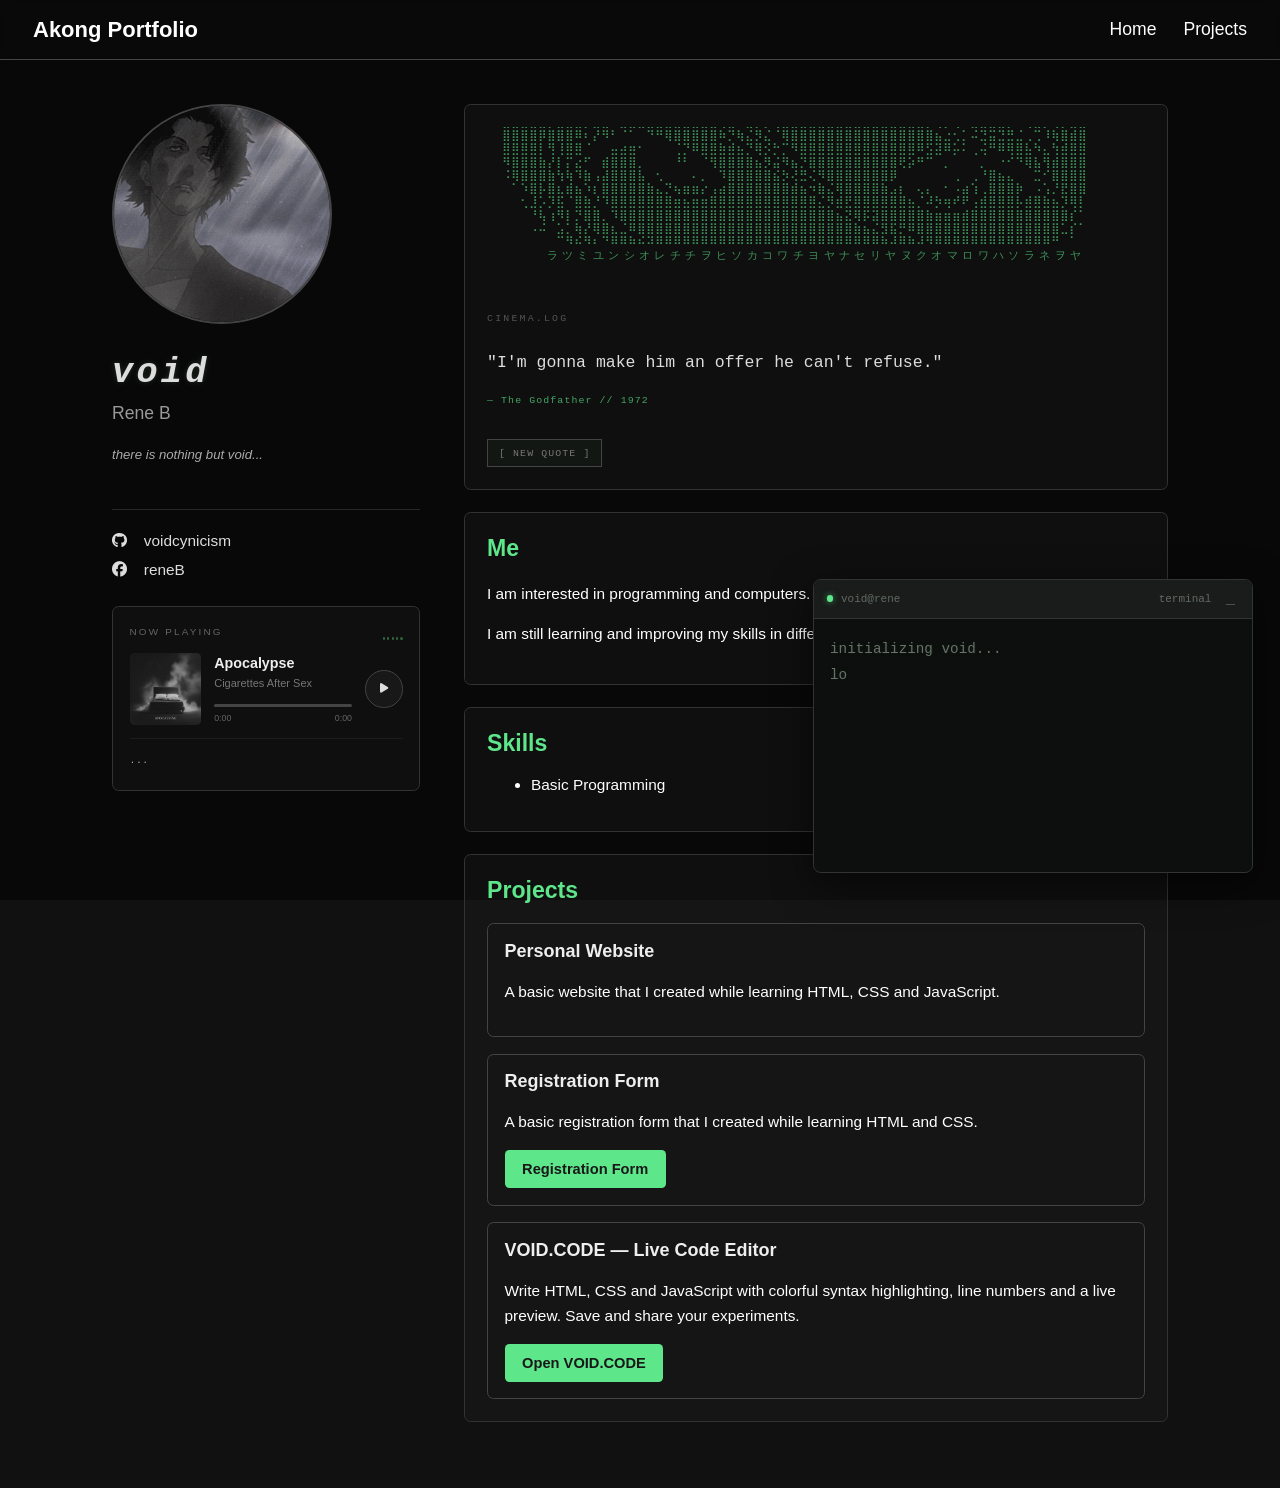
==== commit 8042e1b6: "update" ====
--- a/index.html
+++ b/index.html
@@ -53,7 +53,7 @@
 
             <div class="profile-picture">
 
-                <img src="1.gif" alt="Profile Picture">
+                <img src="assets/images/1.gif" alt="Profile Picture">
 
             </div>
 
@@ -141,7 +141,7 @@
                     <!-- ALBUM -->
 
                     <img
-                        src="cgr.jpg"
+                        src="assets/images/cgr.jpg"
                         class="album-cover"
                         id="album-cover"
                         alt="Album Cover">
@@ -245,7 +245,7 @@
                 <audio id="music" loop autoplay>
 
                     <source
-                        src="apocal.mp3"
+                        src="assets/audio/apocal.mp3"
                         type="audio/mpeg">
 
                 </audio>
@@ -415,8 +415,8 @@
                         href="form.html">
 
                         <button>
-                            Registration Form
-                        </button>
+                        Registration Form
+                        </button>
 
                     </a>
 
@@ -424,10 +424,17 @@
                 </div>
 
 
-            </section>
-
-
-        </div>
+                <div class="project" id="project-3">
+                    <h3>VOID.CODE — Live Code Editor</h3>
+                    <p>Write HTML, CSS and JavaScript with colorful syntax highlighting,
+                        line numbers and a live preview. Save and share your experiments.</p>
+                    <a href="editor/index.html" target="_blank" rel="noopener noreferrer"><button type="button">Open VOID.CODE</button></a>
+                </div>
+
+            </section>
+
+
+        </div>
 
 
     </main>
@@ -528,4 +535,4 @@
 
 </body>
 
-</html>+</html>
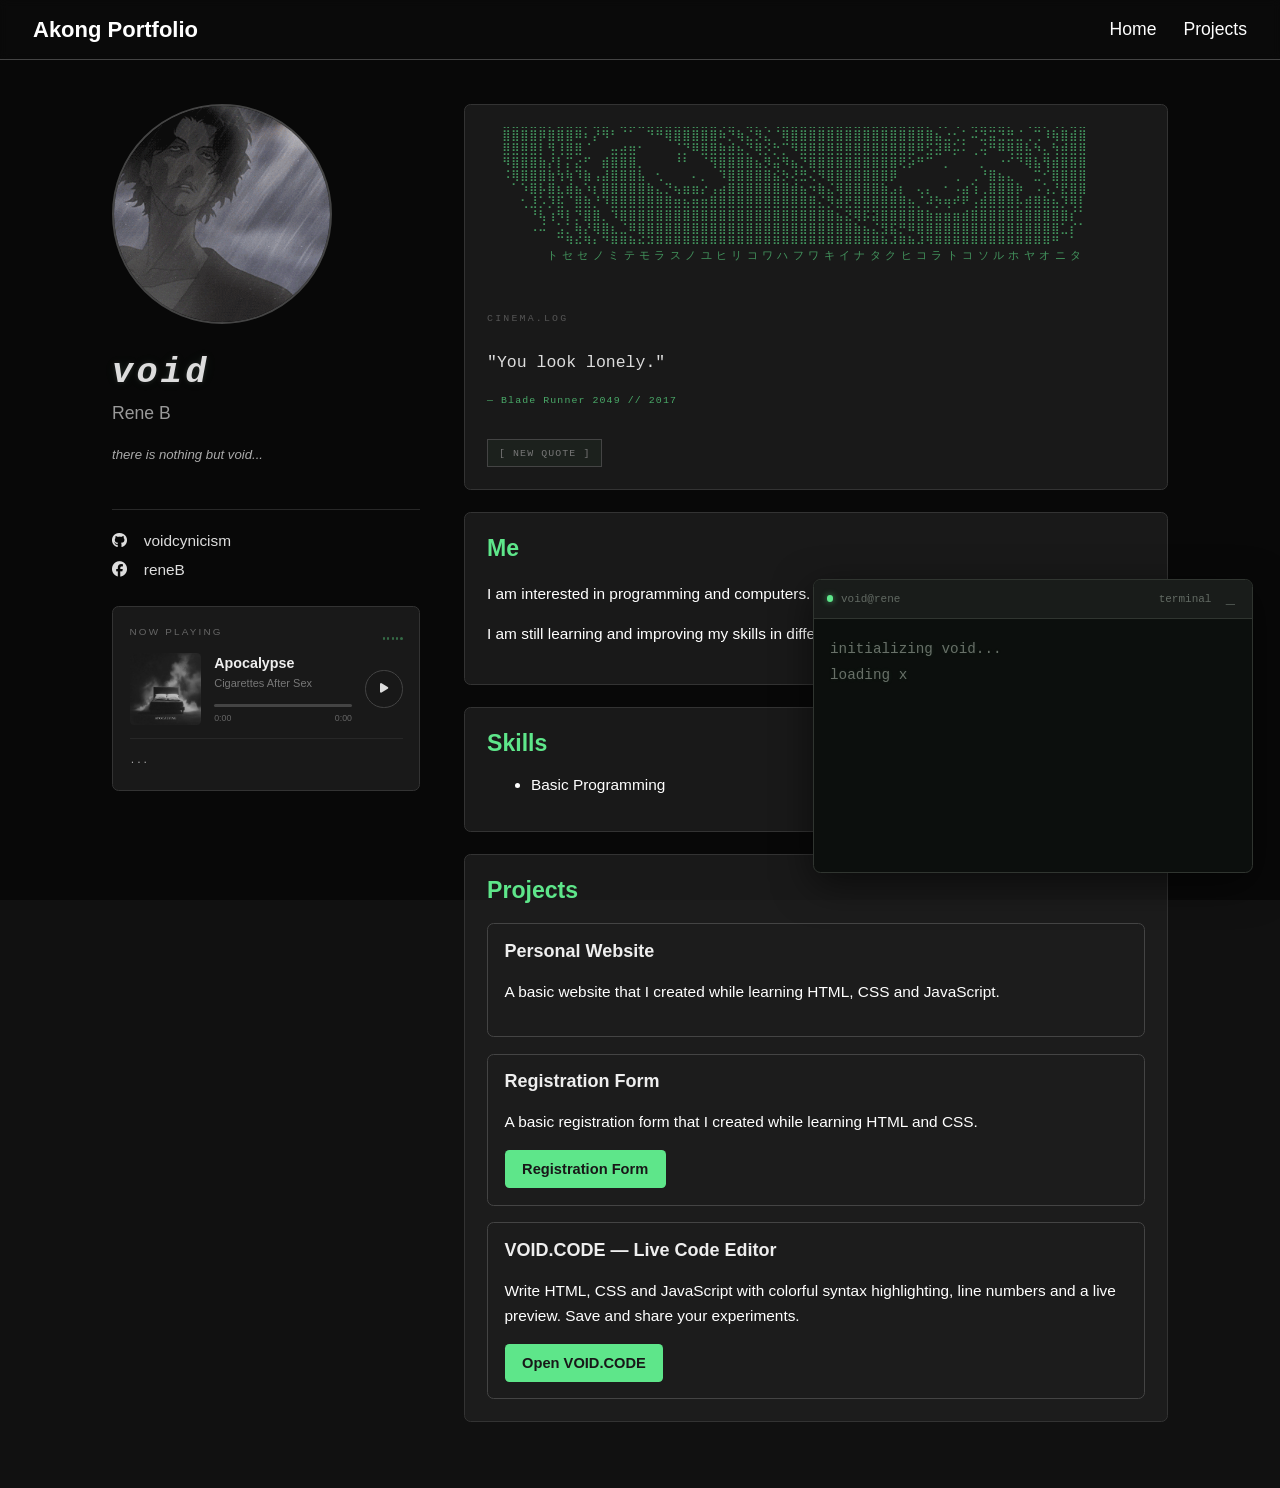
==== commit 3e4506f7: "update" ====
--- a/index.html
+++ b/index.html
@@ -5,7 +5,7 @@
 
     <title>Rene Portfolio</title>
 
-    <meta name="viewport" content="width=device-width, initial-scale=1.0">
+    <meta name="viewport" content="width=1200">
 
     <link rel="stylesheet" href="style.css">
 
@@ -53,7 +53,7 @@
 
             <div class="profile-picture">
 
-                <img src="assets/images/1.gif" alt="Profile Picture">
+                <img src="assets/images/1.gif" alt="Profile Picture">
 
             </div>
 
@@ -141,7 +141,7 @@
                     <!-- ALBUM -->
 
                     <img
-                        src="assets/images/cgr.jpg"
+                        src="assets/images/cgr.jpg"
                         class="album-cover"
                         id="album-cover"
                         alt="Album Cover">
@@ -245,7 +245,7 @@
                 <audio id="music" loop autoplay>
 
                     <source
-                        src="assets/audio/apocal.mp3"
+                        src="assets/audio/apocal.mp3"
                         type="audio/mpeg">
 
                 </audio>
@@ -415,8 +415,8 @@
                         href="form.html">
 
                         <button>
-                        Registration Form
-                        </button>
+                        Registration Form
+                        </button>
 
                     </a>
 
@@ -424,17 +424,17 @@
                 </div>
 
 
-                <div class="project" id="project-3">
-                    <h3>VOID.CODE — Live Code Editor</h3>
-                    <p>Write HTML, CSS and JavaScript with colorful syntax highlighting,
-                        line numbers and a live preview. Save and share your experiments.</p>
-                    <a href="editor/index.html" target="_blank" rel="noopener noreferrer"><button type="button">Open VOID.CODE</button></a>
-                </div>
-
-            </section>
-
-
-        </div>
+                <div class="project" id="project-3">
+                    <h3>VOID.CODE — Live Code Editor</h3>
+                    <p>Write HTML, CSS and JavaScript with colorful syntax highlighting,
+                        line numbers and a live preview. Save and share your experiments.</p>
+                    <a href="editor/index.html" target="_blank" rel="noopener noreferrer"><button type="button">Open VOID.CODE</button></a>
+                </div>
+
+            </section>
+
+
+        </div>
 
 
     </main>
@@ -535,4 +535,4 @@
 
 </body>
 
-</html>
+</html>
--- a/style.css
+++ b/style.css
@@ -47,7 +47,7 @@
 }
 
 header {
-    background: rgba(24, 24, 24, 0.1) !important;
+    background: rgba(24, 24, 24, 0.2) !important;
 
     backdrop-filter: blur(4px);
     -webkit-backdrop-filter: blur(4px);
@@ -237,7 +237,7 @@
 
 .content section {
 
-    background: rgba(36, 36, 36, 0.25);
+    background: rgba(36, 36, 36, 0.65);
 
 
     padding: 20px;
@@ -349,7 +349,7 @@
     padding: 15px;
 
 
-    background: rgba(36, 36, 36, 0.25);
+    background: rgba(36, 36, 36, 0.65);
 
 
     border: 1px solid #333;
@@ -954,10 +954,10 @@
 
 
 /* =====================================
-   MOBILE
+   MOBILE (disabled to keep the desktop layout on every screen)
 ===================================== */
 
-@media (max-width: 700px) {
+@media not all {
 
 
     header {
@@ -2141,9 +2141,9 @@
     position: fixed;
     inset: 0;
 
-    background-image: url("bg2.png"); /* change to your image file name */
-    background-size: 115%;
-    background-position: 52% 67%;
+    background-image: url("assets/images/bg1.png"); /* change to your image file name */
+    background-size: 100% auto;
+    background-position: center top;
     background-repeat: no-repeat;
 
     filter: blur(0.5px);
@@ -2172,3 +2172,11 @@
     z-index: 1;
 }
 
+@media (max-width: 1200px) {
+
+    body::before {
+        background-size: cover;
+        background-position: center;
+    }
+
+}
